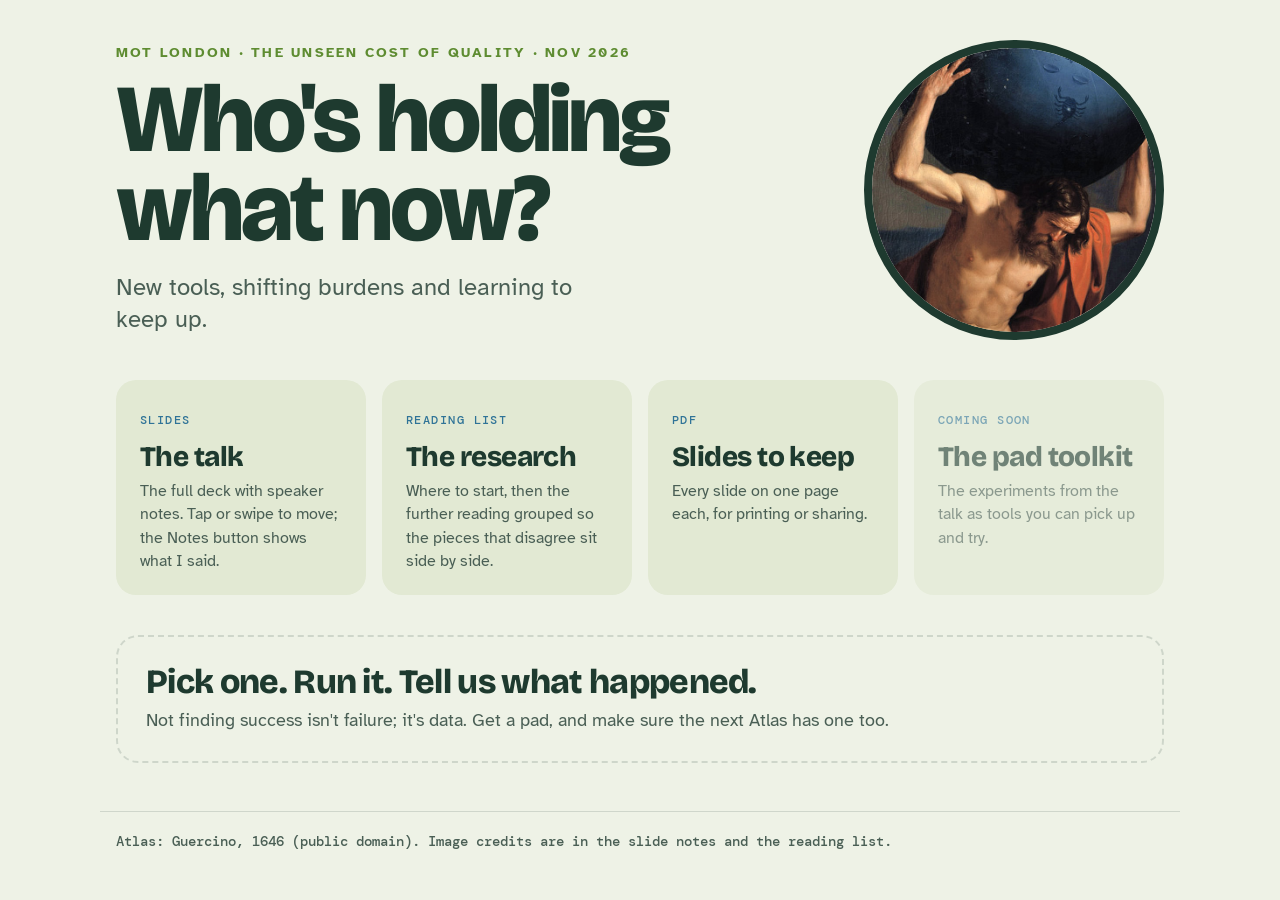
==== index.html @ 5c23fe24 "Publish slides and reading list for MoT London talk Landing page, view-only slide deck with speaker " ====
<!doctype html>
<html lang="en"><head>
<meta charset="utf-8">
<meta name="viewport" content="width=device-width, initial-scale=1">
<title>Who's holding what now?</title>
<meta name="description" content="Slides and reading list from the MoT London talk: new tools, shifting burdens and learning to keep up.">
<meta name="theme-color" content="#1E3A2F">
<meta name="apple-mobile-web-app-capable" content="yes">
<meta name="mobile-web-app-capable" content="yes">
<meta name="apple-mobile-web-app-title" content="Get a pad">
<link rel="manifest" href="manifest.webmanifest">
<link rel="icon" href="icons/icon-192.png">
<link rel="apple-touch-icon" href="icons/apple-touch-icon.png">
<link rel="preconnect" href="https://fonts.googleapis.com">
<link rel="preconnect" href="https://fonts.gstatic.com" crossorigin>
<link href="https://fonts.googleapis.com/css2?family=Atkinson+Hyperlegible:ital,wght@0,400;0,700;1,400&amp;family=Bricolage+Grotesque:opsz,wght@12..96,400..800&amp;family=DM+Mono:wght@400;500&amp;display=swap" rel="stylesheet">
<link rel="stylesheet" href="site.css">
</head>
<body class="home">

<section class="hero">
  <div>
    <p class="kicker">MoT London · The unseen cost of quality · Nov 2026</p>
    <h1>Who's holding what now?</h1>
    <p class="sub">New tools, shifting burdens and learning to keep up.</p>
  </div>
  <div class="roundel"><img src="slides/images/08_Guercino_Atlas-celestial-globe.jpg" alt="Guercino, Atlas holding up the celestial globe, 1646"></div>
</section>

<nav class="doors">
  <a class="door" href="slides/">
    <span class="tag">Slides</span>
    <h2>The talk</h2>
    <p>The full deck with speaker notes. Tap or swipe to move; the Notes button shows what I said.</p>
  </a>
  <a class="door" href="reading-list/">
    <span class="tag">Reading list</span>
    <h2>The research</h2>
    <p>Where to start, then the further reading grouped so the pieces that disagree sit side by side.</p>
  </a>
  <a class="door" href="slides/deck.pdf">
    <span class="tag">PDF</span>
    <h2>Slides to keep</h2>
    <p>Every slide on one page each, for printing or sharing.</p>
  </a>
  <div class="door soon">
    <span class="tag">Coming soon</span>
    <h2>The pad toolkit</h2>
    <p>The experiments from the talk as tools you can pick up and try.</p>
  </div>
</nav>

<section class="ask">
  <div>
    <strong>Pick one. Run it. Tell us what happened.</strong>
    <p>Not finding success isn't failure; it's data. Get a pad, and make sure the next Atlas has one too.</p>
  </div>
</section>

<footer class="foot">Atlas: Guercino, 1646 (public domain). Image credits are in the slide notes and the reading list.</footer>

<script>
if ('serviceWorker' in navigator && location.protocol.startsWith('http'))
  navigator.serviceWorker.register('sw.js').catch(function () {});
</script>
</body></html>
---- site.css ----
/* Shared styles for the landing page and reading list. Same palette and type as the deck. */
:root {
  --paper: #EEF2E6; --paper2: #E2E9D3; --ink: #1E3A2F; --ink2: #4A5F55;
  --moss: #5E8C31; --river: #2F7397; --gold: #E0A526; --line: rgba(30,58,47,.15);
  --head: "Bricolage Grotesque", system-ui, sans-serif;
  --body: "Atkinson Hyperlegible", system-ui, sans-serif;
  --mono: "DM Mono", ui-monospace, monospace;
}
@media (prefers-color-scheme: dark) {
  :root { --paper: #16241e; --paper2: #1f3229; --ink: #E7EEDD; --ink2: #B4C3B5; --moss: #9CC46A; --river: #7FB7D6; --line: rgba(231,238,221,.15); }
}
* { box-sizing: border-box; }
html { -webkit-text-size-adjust: 100%; }
body { margin: 0; background: var(--paper); color: var(--ink); font: 18px/1.6 var(--body); -webkit-font-smoothing: antialiased; }
a { color: var(--river); text-underline-offset: 3px; }
a:hover { color: var(--moss); }

.top, .foot { max-width: 760px; margin: 0 auto; padding: 20px 16px; font: 500 14px/1.4 var(--mono); }
.top a, .foot a { color: var(--ink2); text-decoration: none; }
.foot { border-top: 1px solid var(--line); margin-top: 48px; color: var(--ink2); }

/* reading list */
.prose { max-width: 760px; margin: 0 auto; padding: 8px 16px 0; }
.prose h1 { font: 800 clamp(34px, 7vw, 54px)/1 var(--head); letter-spacing: -.03em; margin: 16px 0 20px; }
.prose h2 { font: 800 30px/1.1 var(--head); letter-spacing: -.02em; margin: 48px 0 12px; }
.prose h3 { font: 700 15px/1.3 var(--body); letter-spacing: .14em; text-transform: uppercase; color: var(--moss); margin: 36px 0 8px; }
.prose blockquote { margin: 0 0 8px; padding: 14px 18px; background: var(--paper2); border-radius: 14px; color: var(--ink2); }
.prose blockquote p { margin: 0; }
.prose blockquote p + p { margin-top: 6px; }
.prose hr { border: 0; border-top: 1px solid var(--line); margin: 40px 0 0; }
.prose ol, .prose ul { padding-left: 1.3em; }
.prose li { margin: 0 0 18px; }
.prose li p { margin: 2px 0; }
.prose li p:first-child strong { font-family: var(--head); font-size: 1.06em; }
.prose li p + p { color: var(--ink2); }
.prose li a { overflow-wrap: anywhere; }

/* landing */
.hero { max-width: 1080px; margin: 0 auto; padding: 40px 16px 8px; display: grid; grid-template-columns: 1fr auto; gap: 40px; align-items: center; }
.kicker { font: 700 14px/1.3 var(--body); letter-spacing: .16em; text-transform: uppercase; color: var(--moss); margin: 0 0 14px; }
.hero h1 { font: 800 clamp(44px, 9vw, 96px)/.92 var(--head); letter-spacing: -.03em; margin: 0 0 18px; }
.hero .sub { font-size: clamp(19px, 2.6vw, 24px); line-height: 1.35; color: var(--ink2); margin: 0; max-width: 30ch; }
.roundel { width: clamp(150px, 26vw, 300px); aspect-ratio: 1; border-radius: 50%; overflow: hidden; border: 8px solid var(--ink); }
.roundel img { width: 100%; height: 100%; object-fit: cover; object-position: 50% 8%; display: block; }
@media (max-width: 640px) { .hero { grid-template-columns: 1fr; gap: 24px; } .roundel { order: -1; } }

.doors { max-width: 1080px; margin: 0 auto; padding: 32px 16px 0; display: grid; grid-template-columns: repeat(auto-fit, minmax(230px, 1fr)); gap: 16px; }
.door { display: block; padding: 22px 22px 20px; border-radius: 20px; background: var(--paper2); color: var(--ink); text-decoration: none;
  border: 2px solid transparent; transition: border-color .2s, transform .2s; }
a.door:hover { border-color: var(--moss); color: var(--ink); transform: translateY(-2px); }
.door .tag { font: 500 12px/1 var(--mono); letter-spacing: .12em; text-transform: uppercase; color: var(--river); }
.door h2 { font: 800 28px/1.05 var(--head); letter-spacing: -.02em; margin: 10px 0 8px; }
.door p { margin: 0; font-size: 16px; line-height: 1.45; color: var(--ink2); }
.door.soon { opacity: .6; }

.ask { max-width: 1080px; margin: 40px auto 0; padding: 0 16px; }
.ask div { padding: 26px 28px; border-radius: 22px; border: 2px dashed var(--line); }
.ask strong { display: block; font: 800 clamp(24px, 4vw, 34px)/1.1 var(--head); letter-spacing: -.02em; margin-bottom: 6px; }
.ask p { margin: 0; color: var(--ink2); }
.home .foot { max-width: 1080px; }
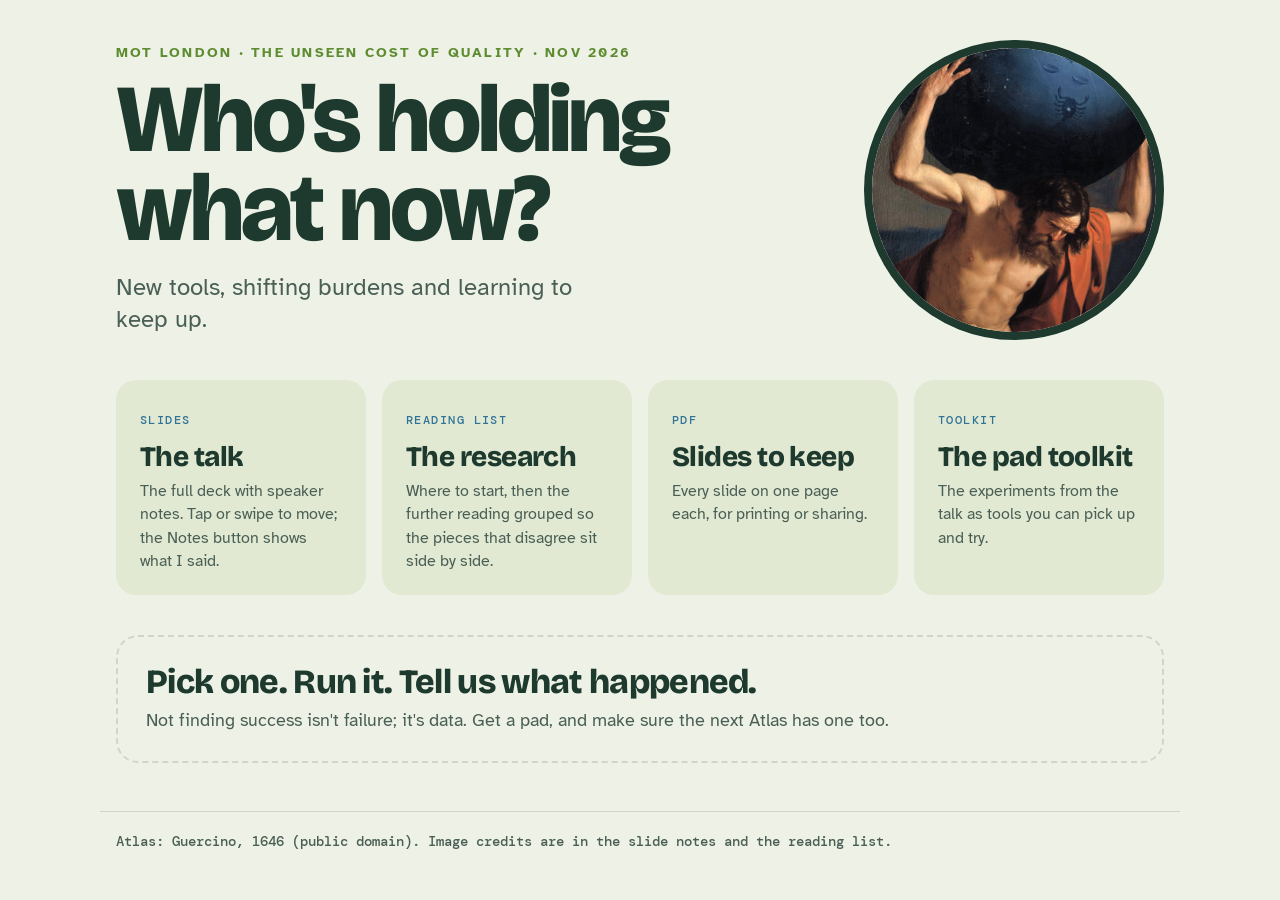
==== commit a526c02e: "Add the pad toolkit page and a back-to-top button - build.py turns the toolkit note into toolkit/ind" ====
--- a/index.html
+++ b/index.html
@@ -43,11 +43,11 @@
     <h2>Slides to keep</h2>
     <p>Every slide on one page each, for printing or sharing.</p>
   </a>
-  <div class="door soon">
-    <span class="tag">Coming soon</span>
+  <a class="door" href="toolkit/">
+    <span class="tag">Toolkit</span>
     <h2>The pad toolkit</h2>
     <p>The experiments from the talk as tools you can pick up and try.</p>
-  </div>
+  </a>
 </nav>
 
 <section class="ask">
--- a/site.css
+++ b/site.css
@@ -58,3 +58,27 @@
 .ask strong { display: block; font: 800 clamp(24px, 4vw, 34px)/1.1 var(--head); letter-spacing: -.02em; margin-bottom: 6px; }
 .ask p { margin: 0; color: var(--ink2); }
 .home .foot { max-width: 1080px; }
+
+/* pad toolkit: same prose styles, tuned for denser tool entries */
+.toolkit .prose h2 { scroll-margin-top: 16px; }
+.toolkit .prose h3 { font: 800 24px/1.15 var(--head); letter-spacing: -.01em; text-transform: none; color: var(--ink); margin: 40px 0 10px; padding-top: 18px; border-top: 1px solid var(--line); scroll-margin-top: 16px; }
+.toolkit .prose h2 + p > em:only-child { color: var(--ink2); }
+.toolkit .prose p { margin: 8px 0; }
+.toolkit .prose li { margin: 0 0 6px; }
+.toolkit .prose li p:first-child strong { font-family: inherit; font-size: inherit; }
+.prose .table { overflow-x: auto; margin: 16px 0; }
+.prose table { width: 100%; border-collapse: collapse; font-size: 16px; line-height: 1.4; }
+.prose th, .prose td { text-align: left; vertical-align: top; padding: 8px 10px; border-bottom: 1px solid var(--line); }
+.prose th { font: 500 12px/1.3 var(--mono); letter-spacing: .1em; text-transform: uppercase; color: var(--ink2); }
+.prose td:first-child strong { color: var(--moss); }
+.prose td a { font-weight: 700; text-decoration: none; }
+@media (max-width: 640px) { .prose table { font-size: 15px; } .prose th, .prose td { padding: 6px 6px; } }
+
+/* back to top: appears once you've scrolled */
+.totop { position: fixed; right: max(16px, env(safe-area-inset-right)); bottom: max(16px, env(safe-area-inset-bottom));
+  padding: 10px 16px; border-radius: 999px; background: var(--ink); color: var(--paper); font: 500 14px/1 var(--mono);
+  text-decoration: none; box-shadow: 0 4px 14px rgba(0,0,0,.18); opacity: 0; pointer-events: none; transform: translateY(8px);
+  transition: opacity .2s, transform .2s; }
+.totop.show { opacity: 1; pointer-events: auto; transform: none; }
+.totop:hover, .totop:focus-visible { color: var(--paper); background: var(--moss); }
+@media (prefers-reduced-motion: reduce) { .totop { transition: none; } }
